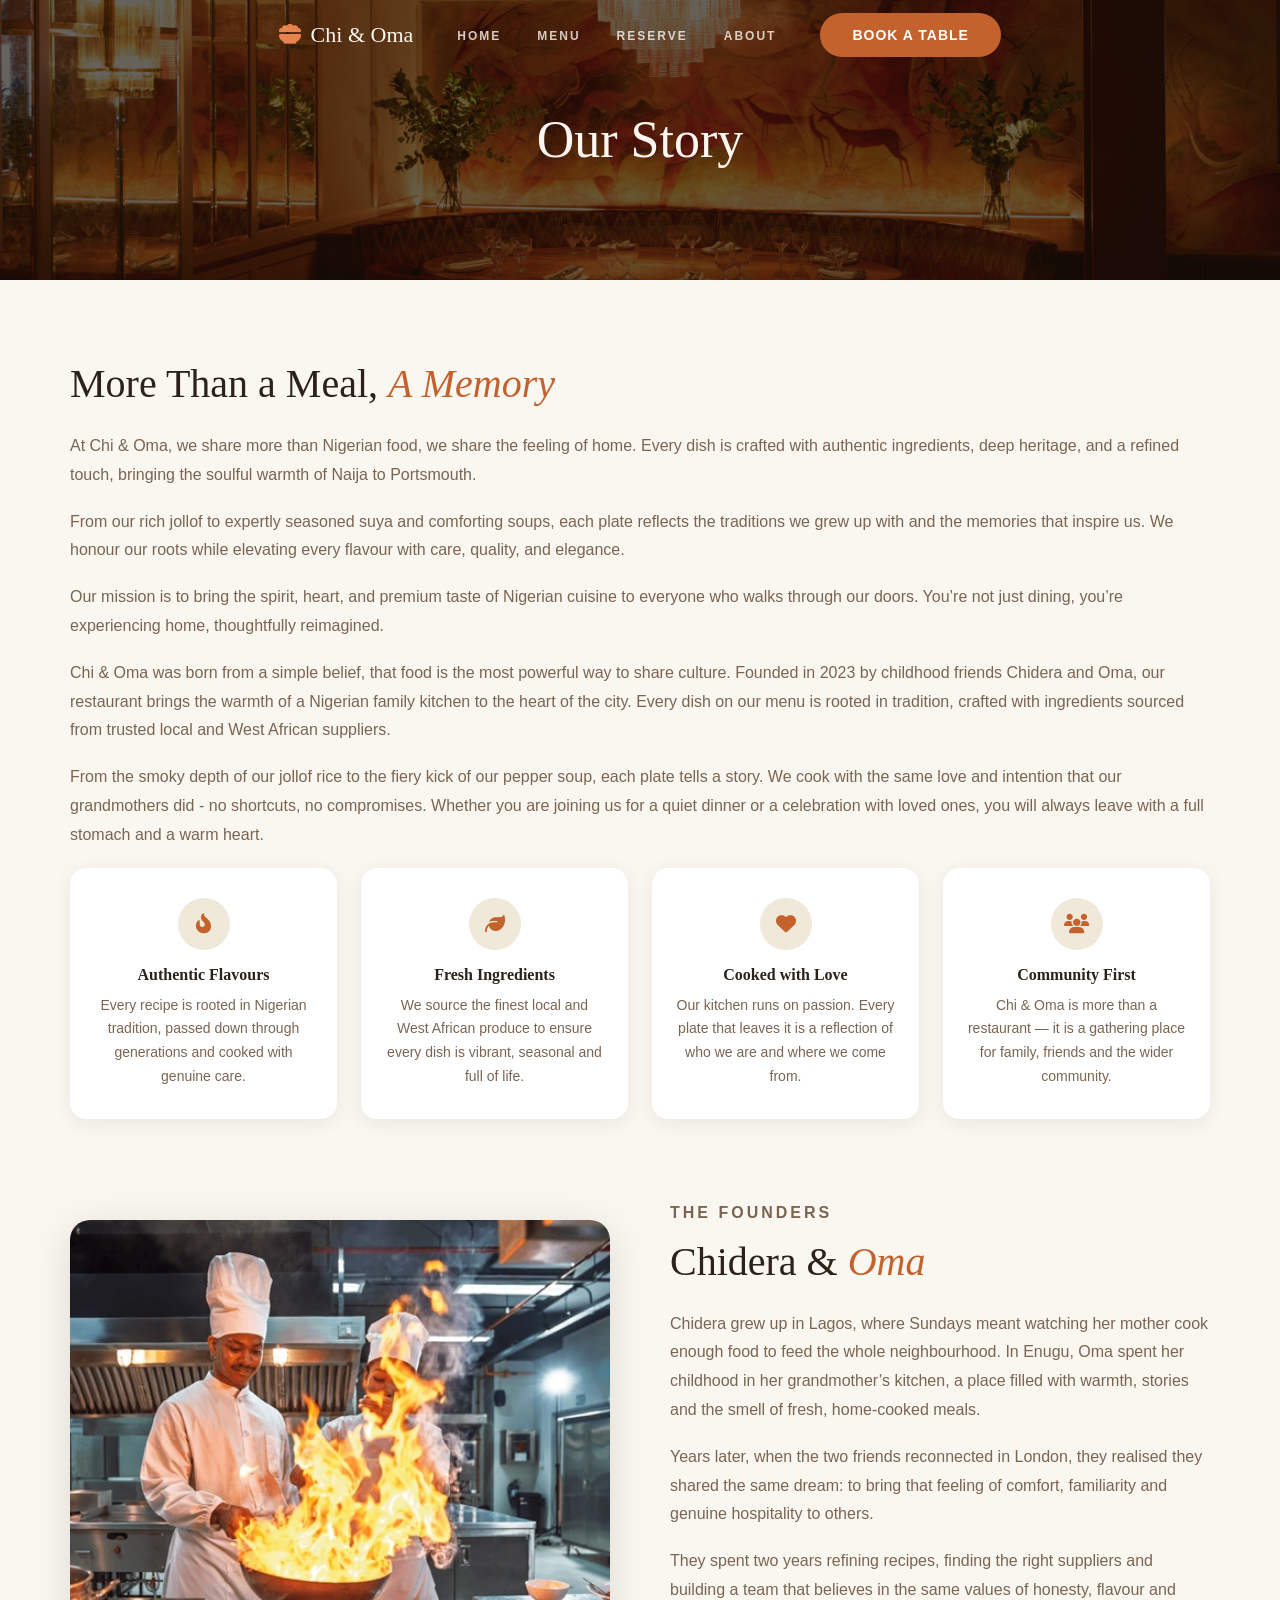
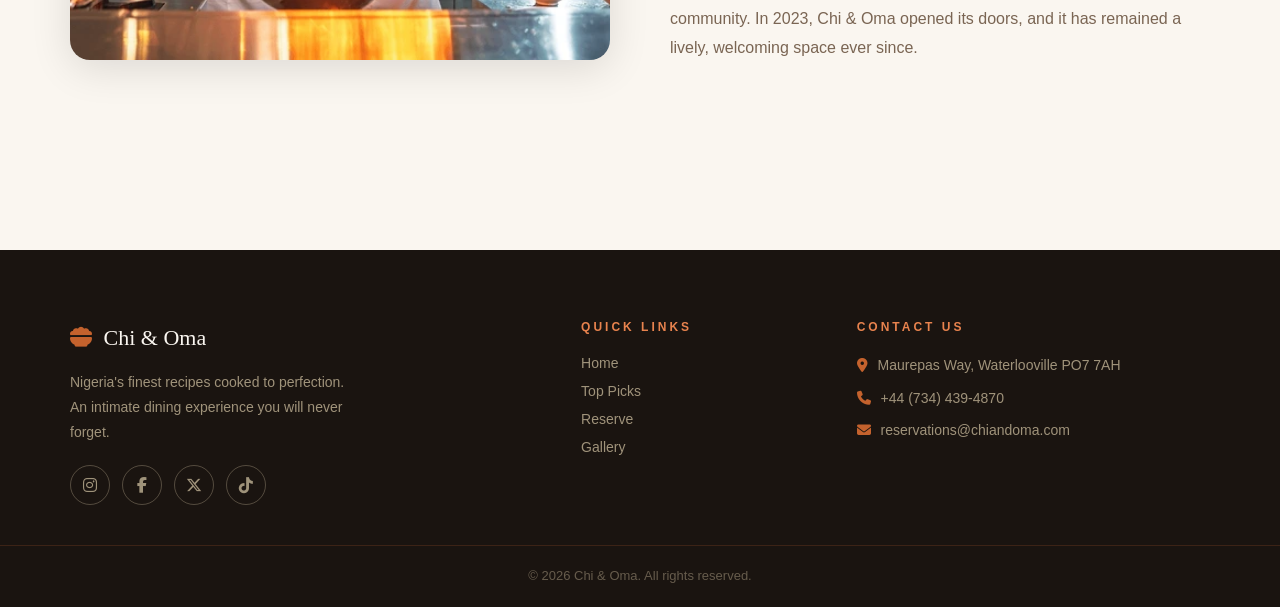
==== Restaurant Website v2.4/about.html @ 1b70f0ea "first commit" ====
<!doctype html>
<html lang="en">
  <head>
    <meta charset="UTF-8" />
    <meta name="viewport" content="width=device-width, initial-scale=1.0" />
    <title>About Us · Chi&Oma</title>
    <link rel="stylesheet" href="https://cdnjs.cloudflare.com/ajax/libs/font-awesome/6.5.0/css/all.min.css" />
    <link rel="stylesheet" href="style.css" />
  </head>
  <body>

    <!-- header -->
    <header id="header">
      <div class="header-inner">
           <a href="#home" class="logo"><i class="fa-solid fa-bowl-food"></i> Chi &amp; Oma</a>
        <nav>
          <ul id="nav-list">
            <li><a href="index.html">Home</a></li>
            <li><a href="menu.html">Menu</a></li>
            <li><a href="reserve.html">Reserve</a></li>
            <li><a href="about.html">About</a></li>
          </ul>
        </nav>
        <a href="reserve.html" class="btn-orange">Book a Table</a>
        <button id="hamburger" aria-label="Open menu">&#9776;</button>
      </div>
    </header>

    <!-- page hero -->
    <div class="about-page-hero">
      <div class="hero-overlay"></div>
      <div class="about-page-hero-text">
        <h1>Our Story</h1>
      </div>
    </div>

    <!-- about -->
    <section class="about-page">
      <!-- intro text -->
        <div class="about-page-text">
          <h2>More Than a Meal, <em>A Memory</em></h2>
          <p>At Chi & Oma, we share more than Nigerian food, we share the feeling of home. Every dish is crafted with authentic ingredients, deep heritage, and a refined touch, bringing the soulful warmth of Naija to Portsmouth.</p>
          <p>From our rich jollof to expertly seasoned suya and comforting soups, each plate reflects the traditions we grew up with and the memories that inspire us. We honour our roots while elevating every flavour with care, quality, and elegance.</p>
          <p>Our mission is to bring the spirit, heart, and premium taste of Nigerian cuisine to everyone who walks through our doors. You’re not just dining, you’re experiencing home, thoughtfully reimagined.</p>

          <p>Chi & Oma was born from a simple belief, that food is the most powerful way to share culture. Founded in 2023 by childhood friends Chidera and Oma, our restaurant brings the warmth of a Nigerian family kitchen to the heart of the city. Every dish on our menu is rooted in tradition, crafted with ingredients sourced from trusted local and West African suppliers.</p>
          <p>From the smoky depth of our jollof rice to the fiery kick of our pepper soup, each plate tells a story. We cook with the same love and intention that our grandmothers did - no shortcuts, no compromises. Whether you are joining us for a quiet dinner or a celebration with loved ones, you will always leave with a full stomach and a warm heart.</p>
        </div>
      </div>

      <!-- VALUES ROW -->
      <div class="about-values">
        <div class="about-value-card">
          <div class="about-value-icon"><i class="fa-solid fa-fire-flame-curved"></i></div>
          <h4>Authentic Flavours</h4>
          <p>Every recipe is rooted in Nigerian tradition, passed down through generations and cooked with genuine care.</p>
        </div>
        <div class="about-value-card">
          <div class="about-value-icon"><i class="fa-solid fa-leaf"></i></div>
          <h4>Fresh Ingredients</h4>
          <p>We source the finest local and West African produce to ensure every dish is vibrant, seasonal and full of life.</p>
        </div>
        <div class="about-value-card">
          <div class="about-value-icon"><i class="fa-solid fa-heart"></i></div>
          <h4>Cooked with Love</h4>
          <p>Our kitchen runs on passion. Every plate that leaves it is a reflection of who we are and where we come from.</p>
        </div>
        <div class="about-value-card">
          <div class="about-value-icon"><i class="fa-solid fa-users"></i></div>
          <h4>Community First</h4>
          <p>Chi &amp; Oma is more than a restaurant — it is a gathering place for family, friends and the wider community.</p>
        </div>
      </div>

      <!-- SECOND BLOCK: text + photo -->
      <div class="about-page-intro about-page-intro--reverse">
        <div class="about-page-text">
          <p class="label">The Founders</p>
          <h2>Chidera &amp; <em>Oma</em></h2>
          <p>Chidera grew up in Lagos, where Sundays meant watching her mother cook enough food to feed the whole neighbourhood. In Enugu, Oma spent her childhood in her grandmother’s kitchen, a place filled with warmth, stories and the smell of fresh, home‑cooked meals.</p>

          <p>Years later, when the two friends reconnected in London, they realised they shared the same dream: to bring that feeling of comfort, familiarity and genuine hospitality to others.</p>

          <p>They spent two years refining recipes, finding the right suppliers and building a team that believes in the same values of honesty, flavour and community. In 2023, Chi & Oma opened its doors, and it has remained a lively, welcoming space ever since.</p>
        </div>
        <img src="images/chef-at-the-kitchen.jpg" alt="Chef at work" />
      </div>

    </section>

    <!-- FOOTER -->
    <footer id="footer">
      <div class="footer-inner">
        <div>
          <p class="footer-logo"> <i class="fa-solid fa-bowl-food"></i> Chi &amp; Oma</p>
          <p class="footer-desc">Nigeria's finest recipes cooked to perfection. An intimate dining experience you will never forget.</p>
          <div class="social-links">
            <a href="https://instagram.com" target="_blank" aria-label="Instagram"><i class="fa-brands fa-instagram"></i></a>
            <a href="https://facebook.com" target="_blank" aria-label="Facebook"><i class="fa-brands fa-facebook-f"></i></a>
            <a href="https://twitter.com" target="_blank" aria-label="Twitter"><i class="fa-brands fa-x-twitter"></i></a>
            <a href="https://tiktok.com" target="_blank" aria-label="TikTok"><i class="fa-brands fa-tiktok"></i></a>
          </div>
        </div>
        <div>
          <h4>Quick Links</h4>
           <ul class="footer-links">
            <li><a href="#home">Home</a></li>
            <li><a href="#features">Top Picks</a></li>
            <li><a href="reserve.html">Reserve</a></li>
            <li><a href="index.html#gallery">Gallery</a></li>
          </ul>
        </div>
        <div>
          <h4>Contact Us</h4>
          <p><i class="fa-solid fa-location-dot"></i> Maurepas Way, Waterlooville PO7 7AH</p>
          <p><i class="fa-solid fa-phone"></i> +44 (734) 439-4870</p>
          <p><i class="fa-solid fa-envelope"></i> reservations@chiandoma.com</p>
        </div>
      </div>
      <div class="footer-bottom">
        <p>&copy; <span id="year"></span> Chi &amp; Oma. All rights reserved.</p>
      </div>
    </footer>
    <script src="script.js"></script>
  </body>
</html>
---- Restaurant Website v2.4/style.css ----
* {
  margin: 0;
  padding: 0;
  box-sizing: border-box;
}

body {
  font-family: "Lato", sans-serif;
  font-size: 16px;
  color: #2c221a;
  background-color: #faf6f0;
  overflow-x: hidden;
}

a {
  text-decoration: none;
  color: inherit;
}

ul {
  list-style: none;
}

.section-top {
  text-align: center;
  margin-bottom: 50px;
}

.label {
  font-size: 12px;
  font-weight: 700;
  letter-spacing: 3px;
  text-transform: uppercase;
  color: #c4622d;
  margin-bottom: 10px;
}

h2 {
  font-family: "Playfair Display", serif;
  font-size: 40px;
  font-weight: 400;
  color: #2c221a;
  line-height: 1.2;
}

h2 em {
  font-style: italic;
  color: #c4622d;
}

.btn-orange {
  display: inline-block;
  padding: 14px 32px;
  background-color: #c4622d;
  color: #ffffff;
  border-radius: 50px;
  font-size: 14px;
  font-weight: 700;
  letter-spacing: 1px;
  text-transform: uppercase;
  transition: background 0.3s;
}

.btn-orange:hover {
  background-color: #9a4720;
}

.btn-clear {
  display: inline-block;
  padding: 14px 32px;
  background-color: transparent;
  color: #faf6f0;
  border: 2px solid rgba(250, 246, 240, 0.6);
  border-radius: 50px;
  font-size: 14px;
  font-weight: 700;
  letter-spacing: 1px;
  text-transform: uppercase;
  transition: background 0.3s;
}

.btn-clear:hover {
  background-color: rgba(250, 246, 240, 0.1);
}

#header {
  position: fixed;
  top: 0;
  left: 0;
  right: 0;
  z-index: 100;
  height: 70px;
  background-color: transparent;
  transition: background 0.3s;
}

#header.scrolled {
  background-color: rgba(20, 16, 9, 0.95);
}

.header-inner {
  max-width: 1200px;
  margin: 0 auto;
  padding: 0 30px;
  height: 100%;
  display: flex;
  align-items: center;
  justify-content: center;
  gap: 30px;
}

.logo {
  font-family: "Playfair Display", serif;
  font-size: 22px;
  color: #faf6f0;
  flex-shrink: 0;
}

.logo i {
  color: #e8834e;
  margin-right: 4px;
}

#nav-list {
  display: flex;
  gap: 8px;
}

#nav-list a {
  font-size: 12px;
  font-weight: 700;
  letter-spacing: 2px;
  text-transform: uppercase;
  color: rgba(250, 246, 240, 0.8);
  padding: 8px 14px;
  border-radius: 50px;
  transition:
    color 0.2s,
    background 0.2s;
}

#nav-list a:hover {
  color: #faf6f0;
  background-color: rgba(196, 98, 45, 0.2);
}

#hamburger {
  display: none;
  font-size: 24px;
  color: #faf6f0;
  background: none;
  border: none;
  cursor: pointer;
  margin-left: auto;
}

.hero {
  position: relative;
  min-height: 100vh;
  display: flex;
  align-items: center;
  justify-content: center;
  background-image: url("images/herobg.jpg");
  background-size: cover;
  background-position: center;
}

.hero-overlay {
  position: absolute;
  inset: 0;
  background-color: rgba(20, 16, 9, 0.65);
}

.hero-text {
  position: relative;
  z-index: 1;
  text-align: center;
  padding: 20px;
  max-width: 750px;
}

.hero-text h1 {
  font-family: "Playfair Display", serif;
  font-size: 72px;
  font-weight: 400;
  color: #faf6f0;
  line-height: 1.1;
  margin-bottom: 24px;
}

.hero-text h1 em {
  font-style: italic;
  color: #e8834e;
}

.hero-desc {
  font-size: 18px;
  color: #ffffff;
  line-height: 1.7;
  margin-bottom: 40px;
}

.hero-buttons {
  display: flex;
  gap: 16px;
  justify-content: center;
  flex-wrap: wrap;
}

.top-picks-section {
  padding: 90px 30px;
  background-color: #faf6f0;
}

.top-picks-section .section-top {
  max-width: 1200px;
  margin: 0 auto 50px auto;
}

.top-picks-grid {
  max-width: 1200px;
  margin: 0 auto;
  display: grid;
  grid-template-columns: repeat(4, 1fr);
  gap: 28px;
}

.pick-card {
  background-color: #ffffff;
  border-radius: 20px;
  overflow: hidden;
  box-shadow: 0 4px 20px rgba(0, 0, 0, 0.08);
  transition: transform 0.3s;
}

.pick-card:hover {
  transform: translateY(-6px);
}

.pick-img-wrap {
  position: relative;
}

.pick-img-wrap img {
  width: 100%;
  height: 200px;
  object-fit: cover;
  display: block;
}

.pick-price {
  position: absolute;
  top: 14px;
  right: 14px;
  background-color: #c4622d;
  color: #ffffff;
  font-size: 14px;
  font-weight: 700;
  padding: 6px 12px;
  border-radius: 50px;
}

.pick-body {
  padding: 20px;
}

.pick-body h3 {
  font-family: "Playfair Display", serif;
  font-size: 18px;
  font-weight: 600;
  color: #2c221a;
  margin-bottom: 8px;
}

.pick-body p {
  font-size: 14px;
  color: #7a6553;
  line-height: 1.6;
}

@media (max-width: 900px) {
  .top-picks-grid {
    grid-template-columns: repeat(2, 1fr);
  }
}

@media (max-width: 600px) {
  .btn-orange {
    display: inline-block;
    padding: 10px 12px;
    font-size: 8px;
  }
  .top-picks-grid {
    grid-template-columns: 1fr;
  }
}

.about-section {
  padding: 90px 30px;
  background-color: #f0e8d8;
}

.about-container {
  max-width: 1200px;
  margin: 0 auto;
  display: grid;
  grid-template-columns: 1fr 1fr;
  gap: 60px;
  align-items: center;
}

.about-container img {
  width: 100%;
  height: 460px;
  object-fit: cover;
  border-radius: 20px;
  display: block;
  box-shadow: 0 8px 40px rgba(0, 0, 0, 0.12);
}

.about-text .label {
  display: block;
  margin-bottom: 10px;
}

.about-text h2 {
  margin-bottom: 24px;
}

.about-text p {
  font-size: 16px;
  color: #7a6553;
  line-height: 1.8;
  margin-bottom: 20px;
}

@media (max-width: 900px) {
  .about-container {
    grid-template-columns: 1fr;
  }

  .about-container img {
    height: 300px;
  }
}

.about-page-hero {
  position: relative;
  height: 280px;
  display: flex;
  align-items: center;
  justify-content: center;
  background-image: url("images/restaurant-dining-room.jpg");
  background-size: cover;
  background-position: center;
}

.about-page-hero-text {
  position: relative;
  z-index: 1;
  text-align: center;
}

.about-page-hero-text h1 {
  font-family: "Playfair Display", serif;
  font-size: 52px;
  font-weight: 400;
  color: #faf6f0;
  line-height: 1.2;
}

.about-page-hero-text h1 em {
  font-style: italic;
  color: #e8834e;
}

.about-page {
  background-color: #faf6f0;
  padding: 80px 30px 90px;
  max-width: 1200px;
  margin: 0 auto;
}

.about-page-intro {
  display: grid;
  grid-template-columns: 1fr 1fr;
  gap: 60px;
  align-items: center;
  margin-bottom: 80px;
}

.about-page-intro--reverse {
  direction: rtl;
}

.about-page-intro--reverse > * {
  direction: ltr;
}

.about-page-intro img {
  width: 100%;
  height: 440px;
  object-fit: cover;
  border-radius: 20px;
  display: block;
  box-shadow: 0 8px 40px rgba(0, 0, 0, 0.12);
}

.about-page-text .label {
  display: block;
  margin-bottom: 10px;
}

.about-page-text h2 {
  margin-bottom: 24px;
}

.about-page-text p {
  font-size: 16px;
  color: #7a6553;
  line-height: 1.8;
  margin-bottom: 18px;
}

.about-values {
  display: grid;
  grid-template-columns: repeat(4, 1fr);
  gap: 24px;
  margin-bottom: 80px;
}

.about-value-card {
  background-color: #ffffff;
  border-radius: 16px;
  padding: 30px 24px;
  text-align: center;
  box-shadow: 0 4px 20px rgba(0, 0, 0, 0.07);
}

.about-value-icon {
  width: 52px;
  height: 52px;
  background-color: #f0e8d8;
  border-radius: 50%;
  display: flex;
  align-items: center;
  justify-content: center;
  margin: 0 auto 16px auto;
  font-size: 20px;
  color: #c4622d;
}

.about-value-card h4 {
  font-family: "Playfair Display", serif;
  font-size: 16px;
  font-weight: 600;
  color: #2c221a;
  margin-bottom: 10px;
}

.about-value-card p {
  font-size: 14px;
  color: #7a6553;
  line-height: 1.7;
}

@media (max-width: 900px) {
  .about-page-intro,
  .about-page-intro--reverse {
    grid-template-columns: 1fr;
    direction: ltr;
  }

  .about-page-intro img {
    height: 300px;
  }

  .about-values {
    grid-template-columns: repeat(2, 1fr);
  }
}

@media (max-width: 600px) {
  .about-values {
    grid-template-columns: 1fr;
  }
}

.menu-page-hero {
  position: relative;
  height: 280px;
  display: flex;
  align-items: center;
  justify-content: center;
  background-image: url("images/restaurant-dining-room.jpg");
  background-size: cover;
  background-position: center;
}

.menu-page-hero-text {
  position: relative;
  z-index: 1;
  text-align: center;
}

.menu-page-hero-text h1 {
  font-family: "Playfair Display", serif;
  font-size: 52px;
  font-weight: 400;
  color: #faf6f0;
  line-height: 1.2;
}

.menu-page-hero-text h1 em {
  font-style: italic;
  color: #e8834e;
}

.menu-page {
  padding: 70px 30px 90px;
  background-color: #faf6f0;
  max-width: 1300px;
  margin: 0 auto;
}

.menu-tabs {
  display: flex;
  justify-content: center;
  gap: 12px;
  margin-bottom: 50px;
}

.menu-tab {
  padding: 12px 32px;
  border: 2px solid #d9c9a8;
  border-radius: 50px;
  background: transparent;
  font-size: 13px;
  font-weight: 700;
  letter-spacing: 2px;
  text-transform: uppercase;
  color: #7a6553;
  cursor: pointer;
  transition: all 0.25s;
}

.menu-tab:hover {
  border-color: #c4622d;
  color: #c4622d;
}

.menu-tab.active {
  background-color: #c4622d;
  border-color: #c4622d;
  color: #ffffff;
}

.menu-category {
  display: none;
}

.menu-category.active {
  display: block;
}

.menu-cards {
  display: grid;
  grid-template-columns: repeat(3, 1fr);
  gap: 28px;
}

.menu-card {
  background-color: #ffffff;
  border-radius: 16px;
  overflow: hidden;
  box-shadow: 0 4px 20px rgba(0, 0, 0, 0.07);
  transition: transform 0.3s;
}

.menu-card:hover {
  transform: translateY(-5px);
}

.menu-card img {
  width: 100%;
  height: 210px;
  object-fit: cover;
  display: block;
}

.menu-card-body {
  padding: 20px;
}

.menu-card-top {
  display: flex;
  justify-content: space-between;
  align-items: flex-start;
  gap: 10px;
  margin-bottom: 8px;
}

.menu-card-top h3 {
  font-family: "Playfair Display", serif;
  font-size: 17px;
  font-weight: 600;
  color: #2c221a;
  line-height: 1.3;
}

.menu-card-price {
  font-size: 15px;
  font-weight: 700;
  color: #c4622d;
  white-space: nowrap;
}

.menu-card-body p {
  font-size: 13px;
  color: #7a6553;
  line-height: 1.6;
}

@media (max-width: 900px) {
  .menu-cards {
    grid-template-columns: repeat(2, 1fr);
  }
}

@media (max-width: 600px) {
  .menu-tabs {
    flex-direction: column;
    align-items: center;
  }

  .menu-cards {
    grid-template-columns: 1fr;
  }
}

.reserve-page-hero {
  position: relative;
  height: 280px;
  display: flex;
  align-items: center;
  justify-content: center;
  background-image: url("https://images.unsplash.com/photo-1414235077428-338989a2e8c0?w=1600&q=85");
  background-size: cover;
  background-position: center;
}

.reserve-page-hero-text {
  position: relative;
  z-index: 1;
  text-align: center;
}

.reserve-page-hero-text h1 {
  font-family: "Playfair Display", serif;
  font-size: 52px;
  font-weight: 400;
  color: #faf6f0;
  line-height: 1.2;
}

.reserve-page-hero-text h1 em {
  font-style: italic;
  color: #e8834e;
}

.reserve {
  padding: 90px 30px;
  background-color: #f0e8d8;
}

.reserve .section-top {
  max-width: 1200px;
  margin: 0 auto 50px auto;
}

.reserve-inner {
  max-width: 1200px;
  margin: 0 auto;
  display: flex;
  justify-content: center;
}

.reserve-form-box {
  background-color: #ffffff;
  border-radius: 20px;
  padding: 40px;
  box-shadow: 0 8px 40px rgba(0, 0, 0, 0.1);
  width: 100%;
  max-width: 600px;
}

.reserve-form-box h3 {
  font-family: "Playfair Display", serif;
  font-size: 28px;
  font-weight: 400;
  color: #2c221a;
  margin-bottom: 28px;
}

.form-row {
  display: flex;
  gap: 16px;
  margin-bottom: 16px;
}

.form-group {
  display: flex;
  flex-direction: column;
  flex: 1;
  margin-bottom: 16px;
}

.form-group label {
  font-size: 12px;
  font-weight: 700;
  letter-spacing: 2px;
  text-transform: uppercase;
  color: #2c221a;
  margin-bottom: 8px;
}

.form-group input,
.form-group select {
  padding: 14px 16px;
  border: 1.5px solid #d9c9a8;
  border-radius: 10px;
  font-size: 16px;
  color: #2c221a;
  background-color: #faf6f0;
  transition: border-color 0.2s;
  outline: none;
}

.form-group input:focus,
.form-group select:focus {
  border-color: #c4622d;
}

.time-slots {
  display: grid;
  grid-template-columns: repeat(4, 1fr);
  gap: 8px;
  margin-top: 8px;
}

.time-btn {
  padding: 10px 4px;
  text-align: center;
  border: 1.5px solid #d9c9a8;
  border-radius: 8px;
  font-size: 13px;
  font-weight: 700;
  color: #2c221a;
  background-color: #faf6f0;
  cursor: pointer;
  transition: all 0.2s;
}

.time-btn:hover {
  border-color: #c4622d;
  color: #c4622d;
}

.time-btn.selected {
  background-color: #c4622d;
  border-color: #c4622d;
  color: #ffffff;
}

.btn-submit {
  width: 100%;
  padding: 16px;
  background-color: #c4622d;
  color: #ffffff;
  border: none;
  border-radius: 50px;
  font-size: 15px;
  font-weight: 700;
  letter-spacing: 1px;
  text-transform: uppercase;
  cursor: pointer;
  transition: background 0.3s;
  margin-top: 8px;
}

.btn-submit:hover {
  background-color: #9a4720;
}

.success-box {
  text-align: center;
  padding: 40px 20px;
}

.success-icon {
  font-size: 60px;
  margin-bottom: 20px;
}

.success-box h3 {
  font-family: "Playfair Display", serif;
  font-size: 28px;
  margin-bottom: 16px;
}

.success-box p {
  font-size: 16px;
  color: #7a6553;
  line-height: 1.8;
  margin-bottom: 30px;
}

.gallery {
  background-color: #141009;
  overflow: hidden;
}

.gallery .section-top {
  padding: 90px 30px 50px 30px;
  max-width: 1200px;
  margin: 0 auto;
}

.gallery h2 {
  color: #faf6f0;
}

.gallery-slider {
  display: grid;
  grid-template-columns: repeat(3, 1fr);
  gap: 4px;
  width: 100%;
  height: 680px;
  overflow: hidden;
}

.gallery-col {
  display: flex;
  flex-direction: column;
  gap: 4px;
  will-change: transform;
}

.gallery-col img {
  width: 100%;
  height: 260px;
  object-fit: cover;
  display: block;
  flex-shrink: 0;
}

@media (max-width: 600px) {
  .gallery-slider {
    grid-template-columns: repeat(2, 1fr);
    height: 500px;
  }

  .gallery-col:last-child {
    display: none;
  }
}
footer {
  background-color: #1a1410;
  color: #d9c9a8;
}

.footer-inner {
  max-width: 1200px;
  margin: 0 auto;
  padding: 70px 30px 40px 30px;
  display: grid;
  grid-template-columns: 2fr 1fr 1.5fr;
  gap: 40px;
}

.footer-logo {
  font-family: "Playfair Display", serif;
  font-size: 22px;
  color: #faf6f0;
  margin-bottom: 14px;
}

.footer-desc {
  font-size: 14px;
  line-height: 1.8;
  color: rgba(217, 201, 168, 0.7);
  max-width: 280px;
  margin-bottom: 20px;
}

.social-links {
  display: flex;
  gap: 12px;
}
.social-links a {
  width: 40px;
  height: 40px;
  display: flex;
  align-items: center;
  justify-content: center;
  border: 1px solid rgba(217, 201, 168, 0.3);
  border-radius: 50%;
  color: rgba(217, 201, 168, 0.7);
  font-size: 16px;
  line-height: 1;
  transition: all 0.2s;
}

.social-links a:hover {
  background-color: #c4622d;
  border-color: #c4622d;
  color: #ffffff;
}

footer h4 {
  font-size: 12px;
  font-weight: 700;
  letter-spacing: 3px;
  text-transform: uppercase;
  color: #e8834e;
  margin-bottom: 20px;
}

.footer-links {
  display: flex;
  flex-direction: column;
  gap: 10px;
}

.footer-links a {
  font-size: 14px;
  color: rgba(217, 201, 168, 0.7);
  transition: color 0.2s;
}

.footer-links a:hover {
  color: #faf6f0;
}

footer p {
  font-size: 14px;
  color: rgba(217, 201, 168, 0.7);
  margin-bottom: 10px;
  line-height: 1.6;
}

footer .fa-solid:not(.social-links .fa-solid),
footer .fa-brands:not(.social-links .fa-brands) {
  color: #c4622d;
  margin-right: 6px;
}

.social-links a i {
  color: inherit;
  margin: 0;
}

.footer-bottom {
  border-top: 1px solid rgba(196, 98, 45, 0.2);
  text-align: center;
  padding: 20px 30px;
}

.footer-bottom p {
  font-size: 13px;
  color: rgba(217, 201, 168, 0.4);
  margin: 0;
}

.feedback {
  padding: 90px 30px;
  background-color: #f0e8d8;
}

.feedback .section-top {
  max-width: 1200px;
  margin: 0 auto 50px auto;
}

.feedback-inner {
  max-width: 1200px;
  margin: 0 auto;
  display: grid;
  grid-template-columns: 1fr 1fr;
  gap: 50px;
  align-items: stretch;
}

.feedback-form-box {
  background-color: #ffffff;
  border-radius: 20px;
  padding: 40px;
  box-shadow: 0 8px 40px rgba(0, 0, 0, 0.1);
}

.feedback-form-box h3 {
  font-family: "Playfair Display", serif;
  font-size: 28px;
  font-weight: 400;
  color: #2c221a;
  margin-bottom: 28px;
}

.feedback-form-box textarea {
  padding: 14px 16px;
  border: 1.5px solid #d9c9a8;
  border-radius: 10px;
  font-size: 16px;
  color: #2c221a;
  background-color: #faf6f0;
  transition: border-color 0.2s;
  outline: none;
  resize: vertical;
  width: 100%;
  font-family: "Lato", sans-serif;
}

.feedback-form-box textarea:focus {
  border-color: #c4622d;
}

.feedback-map {
  border-radius: 20px;
  overflow: hidden;
  box-shadow: 0 8px 40px rgba(0, 0, 0, 0.1);
  min-height: 480px;
}
/* responsive */
@media (max-width: 900px) {
  .reserve-inner {
    grid-template-columns: 1fr;
  }

  .footer-inner {
    grid-template-columns: 1fr 1fr;
  }
}

@media (max-width: 600px) {
  .hero-text h1 {
    font-size: 44px;
  }

  h2 {
    font-size: 30px;
  }

  .gallery-slider {
    grid-template-columns: repeat(2, 1fr);
    height: 500px;
  }

  .gallery-col:last-child {
    display: none;
  }

  .time-slots {
    grid-template-columns: repeat(2, 1fr);
  }

  .form-row {
    flex-direction: column;
  }

  .feedback-inner {
    grid-template-columns: 1fr;
  }

  .feedback-map {
    min-height: 300px;
  }

  .footer-inner {
    grid-template-columns: 1fr;
  }

  #nav-list {
    display: none;
    flex-direction: column;
    position: fixed;
    top: 70px;
    left: 0;
    right: 0;
    background-color: rgba(14, 10, 6, 0.98);
    padding: 20px;
    gap: 4px;
  }

  #nav-list.open {
    display: flex;
  }

  #hamburger {
    display: block;
  }

  nav {
    display: none;
  }

  #hamburger {
    display: block;
  }
}
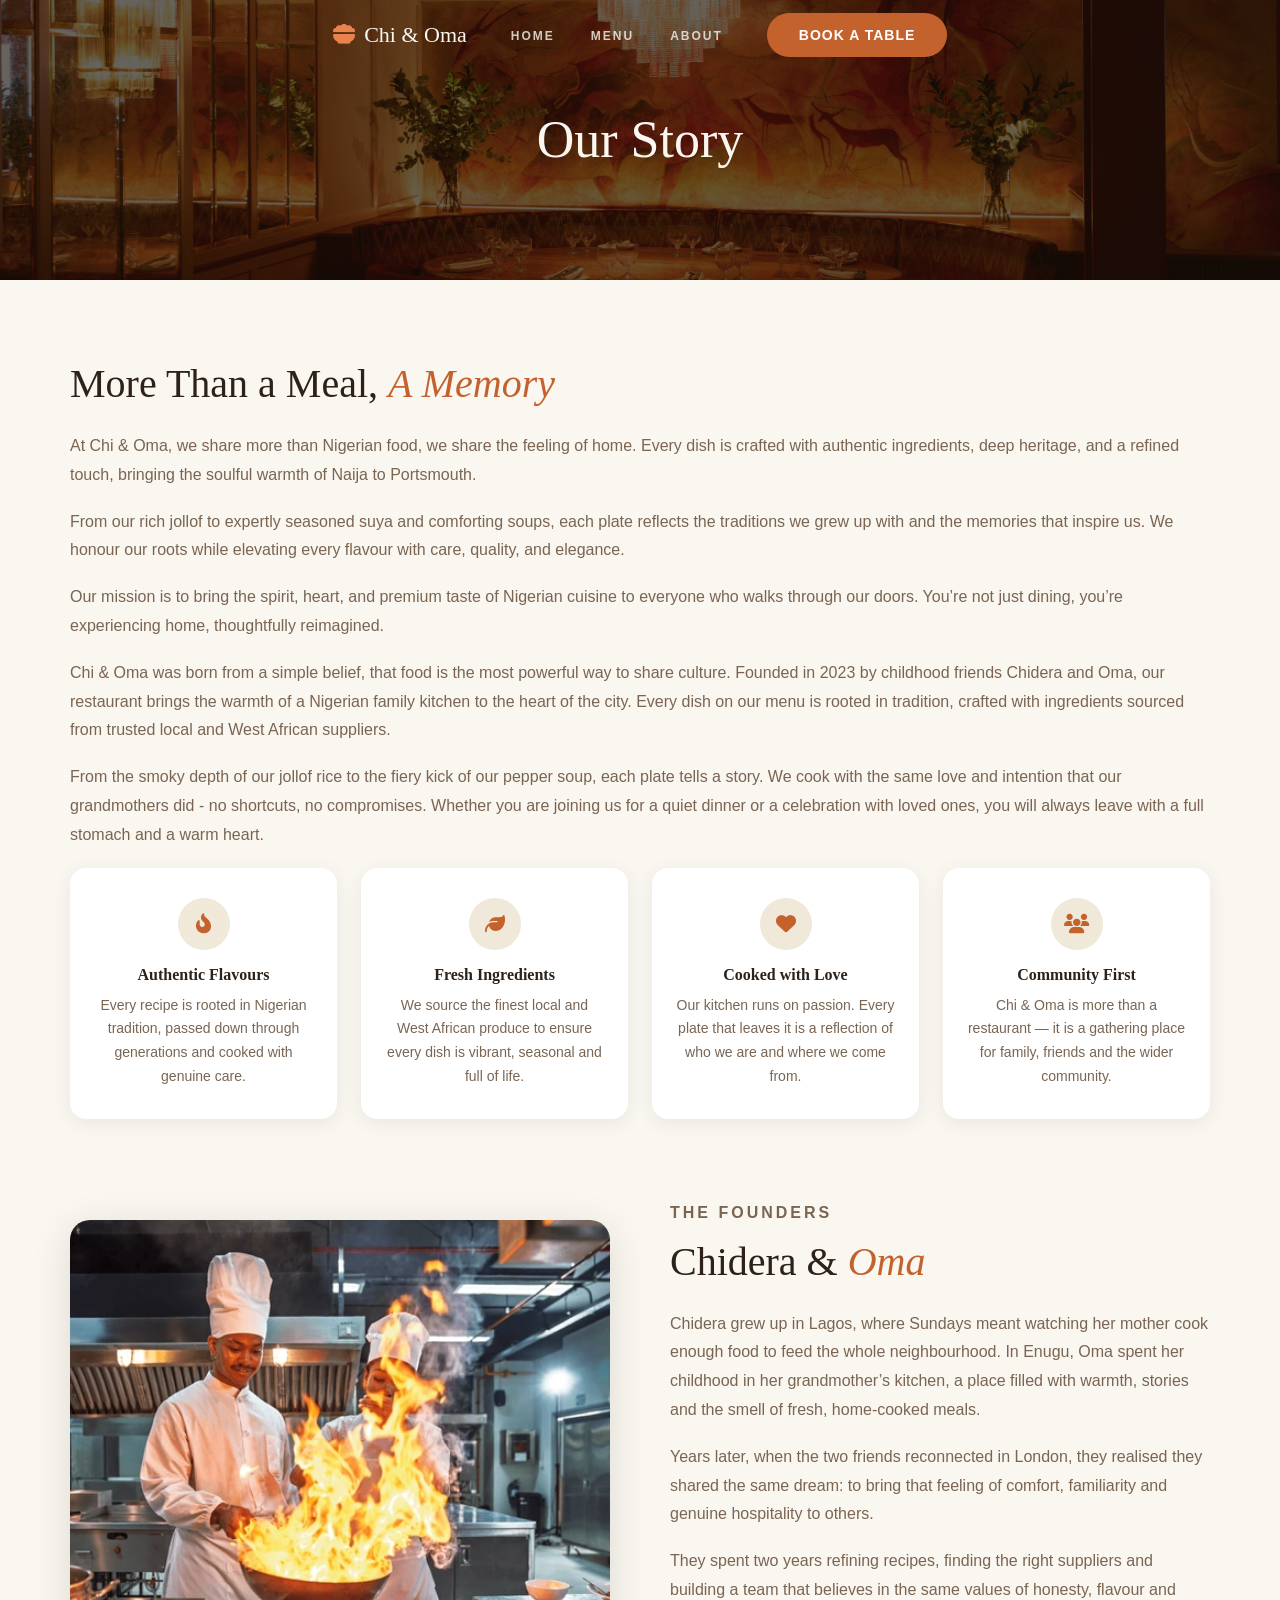
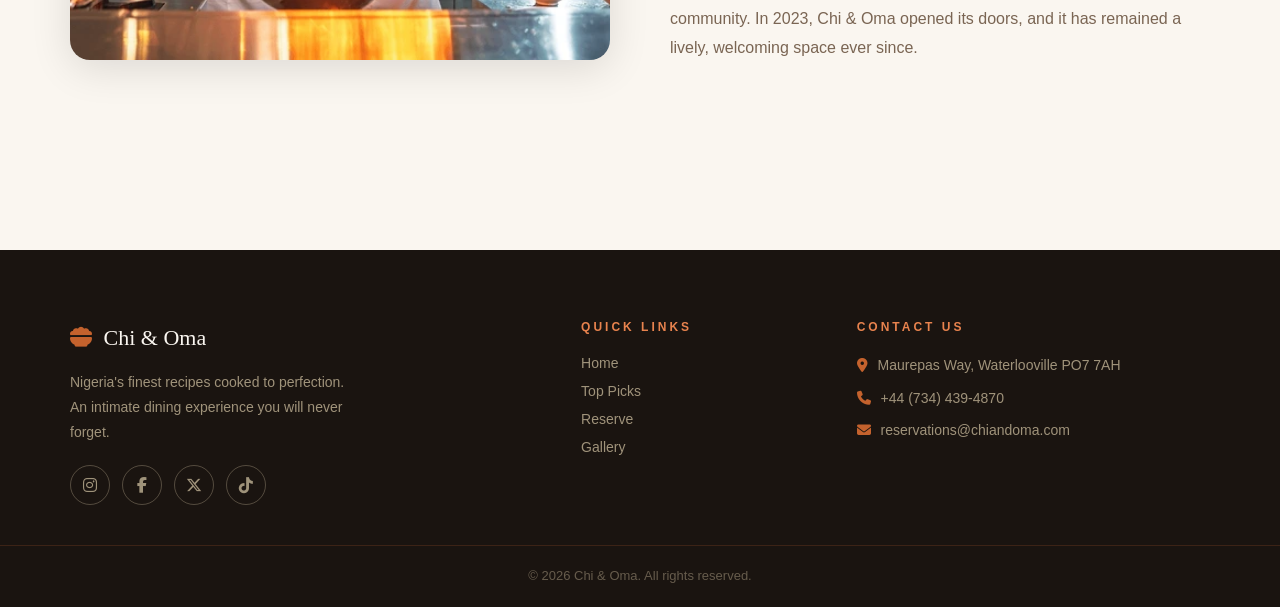
==== commit ad64b4d7: "new changes" ====
--- a/Restaurant Website v2.4/about.html
+++ b/Restaurant Website v2.4/about.html
@@ -17,7 +17,6 @@
           <ul id="nav-list">
             <li><a href="index.html">Home</a></li>
             <li><a href="menu.html">Menu</a></li>
-            <li><a href="reserve.html">Reserve</a></li>
             <li><a href="about.html">About</a></li>
           </ul>
         </nav>
--- a/Restaurant Website v2.4/style.css
+++ b/Restaurant Website v2.4/style.css
@@ -289,6 +289,7 @@
     display: inline-block;
     padding: 10px 12px;
     font-size: 8px;
+    white-space: nowrap;
   }
   .top-picks-grid {
     grid-template-columns: 1fr;
@@ -1099,10 +1100,6 @@
     display: block;
   }
 
-  nav {
-    display: none;
-  }
-
   #hamburger {
     display: block;
   }
